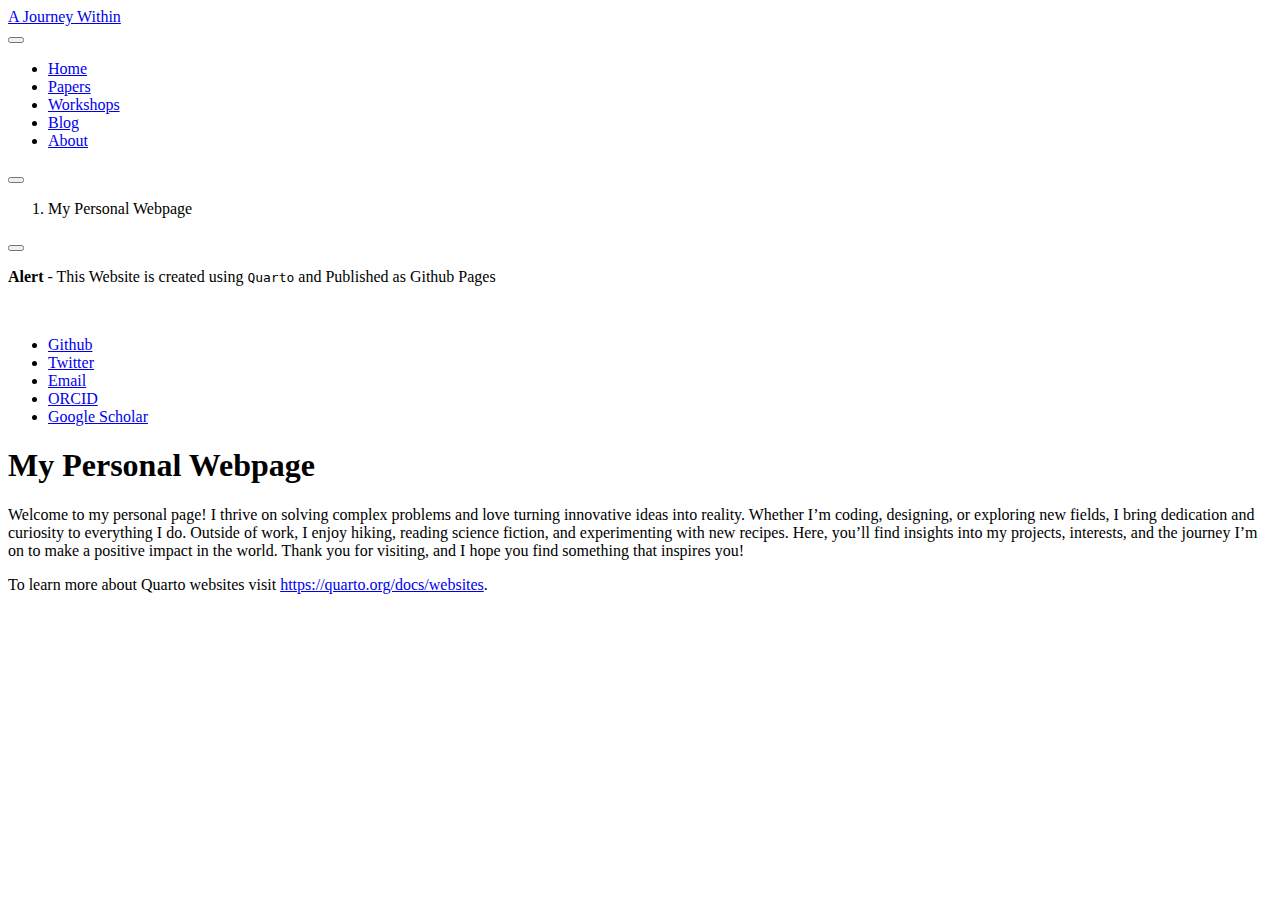
==== docs/index.html @ dcd44d98 "upload website" ====
<!DOCTYPE html>
<html xmlns="http://www.w3.org/1999/xhtml" lang="en" xml:lang="en"><head>

<meta charset="utf-8">
<meta name="generator" content="quarto-1.5.56">

<meta name="viewport" content="width=device-width, initial-scale=1.0, user-scalable=yes">


<title>My Personal Webpage – A Journey Within</title>
<style>
code{white-space: pre-wrap;}
span.smallcaps{font-variant: small-caps;}
div.columns{display: flex; gap: min(4vw, 1.5em);}
div.column{flex: auto; overflow-x: auto;}
div.hanging-indent{margin-left: 1.5em; text-indent: -1.5em;}
ul.task-list{list-style: none;}
ul.task-list li input[type="checkbox"] {
  width: 0.8em;
  margin: 0 0.8em 0.2em -1em; /* quarto-specific, see https://github.com/quarto-dev/quarto-cli/issues/4556 */ 
  vertical-align: middle;
}
</style>


<script src="site_libs/quarto-nav/quarto-nav.js"></script>
<script src="site_libs/quarto-nav/headroom.min.js"></script>
<script src="site_libs/clipboard/clipboard.min.js"></script>
<script src="site_libs/quarto-search/autocomplete.umd.js"></script>
<script src="site_libs/quarto-search/fuse.min.js"></script>
<script src="site_libs/quarto-search/quarto-search.js"></script>
<meta name="quarto:offset" content="./">
<script src="site_libs/quarto-html/quarto.js"></script>
<script src="site_libs/quarto-html/popper.min.js"></script>
<script src="site_libs/quarto-html/tippy.umd.min.js"></script>
<script src="site_libs/quarto-html/anchor.min.js"></script>
<link href="site_libs/quarto-html/tippy.css" rel="stylesheet">
<link href="site_libs/quarto-html/quarto-syntax-highlighting.css" rel="stylesheet" id="quarto-text-highlighting-styles">
<script src="site_libs/bootstrap/bootstrap.min.js"></script>
<link href="site_libs/bootstrap/bootstrap-icons.css" rel="stylesheet">
<link href="site_libs/bootstrap/bootstrap.min.css" rel="stylesheet" id="quarto-bootstrap" data-mode="light">
<script id="quarto-search-options" type="application/json">{
  "location": "navbar",
  "copy-button": false,
  "collapse-after": 3,
  "panel-placement": "end",
  "type": "overlay",
  "limit": 50,
  "keyboard-shortcut": [
    "f",
    "/",
    "s"
  ],
  "show-item-context": false,
  "language": {
    "search-no-results-text": "No results",
    "search-matching-documents-text": "matching documents",
    "search-copy-link-title": "Copy link to search",
    "search-hide-matches-text": "Hide additional matches",
    "search-more-match-text": "more match in this document",
    "search-more-matches-text": "more matches in this document",
    "search-clear-button-title": "Clear",
    "search-text-placeholder": "",
    "search-detached-cancel-button-title": "Cancel",
    "search-submit-button-title": "Submit",
    "search-label": "Search"
  }
}</script>


<link rel="stylesheet" href="styles.css">
</head>

<body class="nav-sidebar docked nav-fixed">

<div id="quarto-search-results"></div>
  <header id="quarto-header" class="headroom fixed-top">
    <nav class="navbar navbar-expand-lg " data-bs-theme="dark">
      <div class="navbar-container container-fluid">
      <div class="navbar-brand-container mx-auto">
    <a class="navbar-brand" href="./index.html">
    <span class="navbar-title">A Journey Within</span>
    </a>
  </div>
            <div id="quarto-search" class="" title="Search"></div>
          <button class="navbar-toggler" type="button" data-bs-toggle="collapse" data-bs-target="#navbarCollapse" aria-controls="navbarCollapse" role="menu" aria-expanded="false" aria-label="Toggle navigation" onclick="if (window.quartoToggleHeadroom) { window.quartoToggleHeadroom(); }">
  <span class="navbar-toggler-icon"></span>
</button>
          <div class="collapse navbar-collapse" id="navbarCollapse">
            <ul class="navbar-nav navbar-nav-scroll me-auto">
  <li class="nav-item">
    <a class="nav-link active" href="./index.html" aria-current="page"> 
<span class="menu-text">Home</span></a>
  </li>  
  <li class="nav-item">
    <a class="nav-link" href="./papers.html"> 
<span class="menu-text">Papers</span></a>
  </li>  
  <li class="nav-item">
    <a class="nav-link" href="./workshops.html"> 
<span class="menu-text">Workshops</span></a>
  </li>  
  <li class="nav-item">
    <a class="nav-link" href="./blog.html"> 
<span class="menu-text">Blog</span></a>
  </li>  
  <li class="nav-item">
    <a class="nav-link" href="./about.html"> 
<span class="menu-text">About</span></a>
  </li>  
</ul>
          </div> <!-- /navcollapse -->
            <div class="quarto-navbar-tools">
</div>
      </div> <!-- /container-fluid -->
    </nav>
  <nav class="quarto-secondary-nav">
    <div class="container-fluid d-flex">
      <button type="button" class="quarto-btn-toggle btn" data-bs-toggle="collapse" role="button" data-bs-target=".quarto-sidebar-collapse-item" aria-controls="quarto-sidebar" aria-expanded="false" aria-label="Toggle sidebar navigation" onclick="if (window.quartoToggleHeadroom) { window.quartoToggleHeadroom(); }">
        <i class="bi bi-layout-text-sidebar-reverse"></i>
      </button>
        <nav class="quarto-page-breadcrumbs" aria-label="breadcrumb"><ol class="breadcrumb"><li class="breadcrumb-item">My Personal Webpage</li></ol></nav>
        <a class="flex-grow-1" role="navigation" data-bs-toggle="collapse" data-bs-target=".quarto-sidebar-collapse-item" aria-controls="quarto-sidebar" aria-expanded="false" aria-label="Toggle sidebar navigation" onclick="if (window.quartoToggleHeadroom) { window.quartoToggleHeadroom(); }">      
        </a>
      <button type="button" class="btn quarto-search-button" aria-label="Search" onclick="window.quartoOpenSearch();">
        <i class="bi bi-search"></i>
      </button>
    </div>
  </nav>
  <div id="quarto-announcement" data-announcement-id="df65f1b3b6d5617be2e160b93d87bd33" class="alert alert-primary hidden"><i class="bi bi-info-circle quarto-announcement-icon"></i><div class="quarto-announcement-content">
<p><strong>Alert</strong> - This Website is created using <code>Quarto</code> and Published as Github Pages</p>
</div><i class="bi bi-x-lg quarto-announcement-action"></i></div>
</header>
<!-- content -->
<div id="quarto-content" class="quarto-container page-columns page-rows-contents page-layout-article page-navbar">
<!-- sidebar -->
  <nav id="quarto-sidebar" class="sidebar collapse collapse-horizontal quarto-sidebar-collapse-item sidebar-navigation docked overflow-auto">
    <div class="pt-lg-2 mt-2 text-left sidebar-header">
      <a href="./index.html" class="sidebar-logo-link">
      <img src="././images/user_image.png" alt="" class="sidebar-logo py-0 d-lg-inline d-none">
      </a>
      </div>
        <div class="mt-2 flex-shrink-0 align-items-center">
        <div class="sidebar-search">
        <div id="quarto-search" class="" title="Search"></div>
        </div>
        </div>
    <div class="sidebar-menu-container"> 
    <ul class="list-unstyled mt-1">
        <li class="sidebar-item">
  <div class="sidebar-item-container"> 
  <a href="https://github.com" class="sidebar-item-text sidebar-link"><i class="bi bi-github" role="img">
</i> 
 <span class="menu-text">Github</span></a>
  </div>
</li>
        <li class="sidebar-item">
  <div class="sidebar-item-container"> 
  <a href="https://twitter.com" class="sidebar-item-text sidebar-link"><i class="bi bi-twitter" role="img">
</i> 
 <span class="menu-text">Twitter</span></a>
  </div>
</li>
        <li class="sidebar-item">
  <div class="sidebar-item-container"> 
  <a href="mailto:siju.swamy@saintgits.org" class="sidebar-item-text sidebar-link">
 <span class="menu-text">Email</span></a>
  </div>
</li>
        <li class="sidebar-item">
  <div class="sidebar-item-container"> 
  <a href="https://orcid.org/<orcid-id>" class="sidebar-item-text sidebar-link">
 <span class="menu-text">ORCID</span></a>
  </div>
</li>
        <li class="sidebar-item">
  <div class="sidebar-item-container"> 
  <a href="https://scholar.google.com/citations?user=<google-scholar-user>" class="sidebar-item-text sidebar-link">
 <span class="menu-text">Google Scholar</span></a>
  </div>
</li>
    </ul>
    </div>
</nav>
<div id="quarto-sidebar-glass" class="quarto-sidebar-collapse-item" data-bs-toggle="collapse" data-bs-target=".quarto-sidebar-collapse-item"></div>
<!-- margin-sidebar -->
    <div id="quarto-margin-sidebar" class="sidebar margin-sidebar zindex-bottom">
        
    </div>
<!-- main -->
<main class="content" id="quarto-document-content">

<header id="title-block-header" class="quarto-title-block default">
<div class="quarto-title">
<h1 class="title">My Personal Webpage</h1>
</div>



<div class="quarto-title-meta">

    
  
    
  </div>
  


</header>


<p>Welcome to my personal page! I thrive on solving complex problems and love turning innovative ideas into reality. Whether I’m coding, designing, or exploring new fields, I bring dedication and curiosity to everything I do. Outside of work, I enjoy hiking, reading science fiction, and experimenting with new recipes. Here, you’ll find insights into my projects, interests, and the journey I’m on to make a positive impact in the world. Thank you for visiting, and I hope you find something that inspires you!</p>
<p>To learn more about Quarto websites visit <a href="https://quarto.org/docs/websites" class="uri">https://quarto.org/docs/websites</a>.</p>



</main> <!-- /main -->
<script id="quarto-html-after-body" type="application/javascript">
window.document.addEventListener("DOMContentLoaded", function (event) {
  const toggleBodyColorMode = (bsSheetEl) => {
    const mode = bsSheetEl.getAttribute("data-mode");
    const bodyEl = window.document.querySelector("body");
    if (mode === "dark") {
      bodyEl.classList.add("quarto-dark");
      bodyEl.classList.remove("quarto-light");
    } else {
      bodyEl.classList.add("quarto-light");
      bodyEl.classList.remove("quarto-dark");
    }
  }
  const toggleBodyColorPrimary = () => {
    const bsSheetEl = window.document.querySelector("link#quarto-bootstrap");
    if (bsSheetEl) {
      toggleBodyColorMode(bsSheetEl);
    }
  }
  toggleBodyColorPrimary();  
  const icon = "";
  const anchorJS = new window.AnchorJS();
  anchorJS.options = {
    placement: 'right',
    icon: icon
  };
  anchorJS.add('.anchored');
  const isCodeAnnotation = (el) => {
    for (const clz of el.classList) {
      if (clz.startsWith('code-annotation-')) {                     
        return true;
      }
    }
    return false;
  }
  const onCopySuccess = function(e) {
    // button target
    const button = e.trigger;
    // don't keep focus
    button.blur();
    // flash "checked"
    button.classList.add('code-copy-button-checked');
    var currentTitle = button.getAttribute("title");
    button.setAttribute("title", "Copied!");
    let tooltip;
    if (window.bootstrap) {
      button.setAttribute("data-bs-toggle", "tooltip");
      button.setAttribute("data-bs-placement", "left");
      button.setAttribute("data-bs-title", "Copied!");
      tooltip = new bootstrap.Tooltip(button, 
        { trigger: "manual", 
          customClass: "code-copy-button-tooltip",
          offset: [0, -8]});
      tooltip.show();    
    }
    setTimeout(function() {
      if (tooltip) {
        tooltip.hide();
        button.removeAttribute("data-bs-title");
        button.removeAttribute("data-bs-toggle");
        button.removeAttribute("data-bs-placement");
      }
      button.setAttribute("title", currentTitle);
      button.classList.remove('code-copy-button-checked');
    }, 1000);
    // clear code selection
    e.clearSelection();
  }
  const getTextToCopy = function(trigger) {
      const codeEl = trigger.previousElementSibling.cloneNode(true);
      for (const childEl of codeEl.children) {
        if (isCodeAnnotation(childEl)) {
          childEl.remove();
        }
      }
      return codeEl.innerText;
  }
  const clipboard = new window.ClipboardJS('.code-copy-button:not([data-in-quarto-modal])', {
    text: getTextToCopy
  });
  clipboard.on('success', onCopySuccess);
  if (window.document.getElementById('quarto-embedded-source-code-modal')) {
    // For code content inside modals, clipBoardJS needs to be initialized with a container option
    // TODO: Check when it could be a function (https://github.com/zenorocha/clipboard.js/issues/860)
    const clipboardModal = new window.ClipboardJS('.code-copy-button[data-in-quarto-modal]', {
      text: getTextToCopy,
      container: window.document.getElementById('quarto-embedded-source-code-modal')
    });
    clipboardModal.on('success', onCopySuccess);
  }
    var localhostRegex = new RegExp(/^(?:http|https):\/\/localhost\:?[0-9]*\//);
    var mailtoRegex = new RegExp(/^mailto:/);
      var filterRegex = new RegExp('/' + window.location.host + '/');
    var isInternal = (href) => {
        return filterRegex.test(href) || localhostRegex.test(href) || mailtoRegex.test(href);
    }
    // Inspect non-navigation links and adorn them if external
 	var links = window.document.querySelectorAll('a[href]:not(.nav-link):not(.navbar-brand):not(.toc-action):not(.sidebar-link):not(.sidebar-item-toggle):not(.pagination-link):not(.no-external):not([aria-hidden]):not(.dropdown-item):not(.quarto-navigation-tool):not(.about-link)');
    for (var i=0; i<links.length; i++) {
      const link = links[i];
      if (!isInternal(link.href)) {
        // undo the damage that might have been done by quarto-nav.js in the case of
        // links that we want to consider external
        if (link.dataset.originalHref !== undefined) {
          link.href = link.dataset.originalHref;
        }
      }
    }
  function tippyHover(el, contentFn, onTriggerFn, onUntriggerFn) {
    const config = {
      allowHTML: true,
      maxWidth: 500,
      delay: 100,
      arrow: false,
      appendTo: function(el) {
          return el.parentElement;
      },
      interactive: true,
      interactiveBorder: 10,
      theme: 'quarto',
      placement: 'bottom-start',
    };
    if (contentFn) {
      config.content = contentFn;
    }
    if (onTriggerFn) {
      config.onTrigger = onTriggerFn;
    }
    if (onUntriggerFn) {
      config.onUntrigger = onUntriggerFn;
    }
    window.tippy(el, config); 
  }
  const noterefs = window.document.querySelectorAll('a[role="doc-noteref"]');
  for (var i=0; i<noterefs.length; i++) {
    const ref = noterefs[i];
    tippyHover(ref, function() {
      // use id or data attribute instead here
      let href = ref.getAttribute('data-footnote-href') || ref.getAttribute('href');
      try { href = new URL(href).hash; } catch {}
      const id = href.replace(/^#\/?/, "");
      const note = window.document.getElementById(id);
      if (note) {
        return note.innerHTML;
      } else {
        return "";
      }
    });
  }
  const xrefs = window.document.querySelectorAll('a.quarto-xref');
  const processXRef = (id, note) => {
    // Strip column container classes
    const stripColumnClz = (el) => {
      el.classList.remove("page-full", "page-columns");
      if (el.children) {
        for (const child of el.children) {
          stripColumnClz(child);
        }
      }
    }
    stripColumnClz(note)
    if (id === null || id.startsWith('sec-')) {
      // Special case sections, only their first couple elements
      const container = document.createElement("div");
      if (note.children && note.children.length > 2) {
        container.appendChild(note.children[0].cloneNode(true));
        for (let i = 1; i < note.children.length; i++) {
          const child = note.children[i];
          if (child.tagName === "P" && child.innerText === "") {
            continue;
          } else {
            container.appendChild(child.cloneNode(true));
            break;
          }
        }
        if (window.Quarto?.typesetMath) {
          window.Quarto.typesetMath(container);
        }
        return container.innerHTML
      } else {
        if (window.Quarto?.typesetMath) {
          window.Quarto.typesetMath(note);
        }
        return note.innerHTML;
      }
    } else {
      // Remove any anchor links if they are present
      const anchorLink = note.querySelector('a.anchorjs-link');
      if (anchorLink) {
        anchorLink.remove();
      }
      if (window.Quarto?.typesetMath) {
        window.Quarto.typesetMath(note);
      }
      // TODO in 1.5, we should make sure this works without a callout special case
      if (note.classList.contains("callout")) {
        return note.outerHTML;
      } else {
        return note.innerHTML;
      }
    }
  }
  for (var i=0; i<xrefs.length; i++) {
    const xref = xrefs[i];
    tippyHover(xref, undefined, function(instance) {
      instance.disable();
      let url = xref.getAttribute('href');
      let hash = undefined; 
      if (url.startsWith('#')) {
        hash = url;
      } else {
        try { hash = new URL(url).hash; } catch {}
      }
      if (hash) {
        const id = hash.replace(/^#\/?/, "");
        const note = window.document.getElementById(id);
        if (note !== null) {
          try {
            const html = processXRef(id, note.cloneNode(true));
            instance.setContent(html);
          } finally {
            instance.enable();
            instance.show();
          }
        } else {
          // See if we can fetch this
          fetch(url.split('#')[0])
          .then(res => res.text())
          .then(html => {
            const parser = new DOMParser();
            const htmlDoc = parser.parseFromString(html, "text/html");
            const note = htmlDoc.getElementById(id);
            if (note !== null) {
              const html = processXRef(id, note);
              instance.setContent(html);
            } 
          }).finally(() => {
            instance.enable();
            instance.show();
          });
        }
      } else {
        // See if we can fetch a full url (with no hash to target)
        // This is a special case and we should probably do some content thinning / targeting
        fetch(url)
        .then(res => res.text())
        .then(html => {
          const parser = new DOMParser();
          const htmlDoc = parser.parseFromString(html, "text/html");
          const note = htmlDoc.querySelector('main.content');
          if (note !== null) {
            // This should only happen for chapter cross references
            // (since there is no id in the URL)
            // remove the first header
            if (note.children.length > 0 && note.children[0].tagName === "HEADER") {
              note.children[0].remove();
            }
            const html = processXRef(null, note);
            instance.setContent(html);
          } 
        }).finally(() => {
          instance.enable();
          instance.show();
        });
      }
    }, function(instance) {
    });
  }
      let selectedAnnoteEl;
      const selectorForAnnotation = ( cell, annotation) => {
        let cellAttr = 'data-code-cell="' + cell + '"';
        let lineAttr = 'data-code-annotation="' +  annotation + '"';
        const selector = 'span[' + cellAttr + '][' + lineAttr + ']';
        return selector;
      }
      const selectCodeLines = (annoteEl) => {
        const doc = window.document;
        const targetCell = annoteEl.getAttribute("data-target-cell");
        const targetAnnotation = annoteEl.getAttribute("data-target-annotation");
        const annoteSpan = window.document.querySelector(selectorForAnnotation(targetCell, targetAnnotation));
        const lines = annoteSpan.getAttribute("data-code-lines").split(",");
        const lineIds = lines.map((line) => {
          return targetCell + "-" + line;
        })
        let top = null;
        let height = null;
        let parent = null;
        if (lineIds.length > 0) {
            //compute the position of the single el (top and bottom and make a div)
            const el = window.document.getElementById(lineIds[0]);
            top = el.offsetTop;
            height = el.offsetHeight;
            parent = el.parentElement.parentElement;
          if (lineIds.length > 1) {
            const lastEl = window.document.getElementById(lineIds[lineIds.length - 1]);
            const bottom = lastEl.offsetTop + lastEl.offsetHeight;
            height = bottom - top;
          }
          if (top !== null && height !== null && parent !== null) {
            // cook up a div (if necessary) and position it 
            let div = window.document.getElementById("code-annotation-line-highlight");
            if (div === null) {
              div = window.document.createElement("div");
              div.setAttribute("id", "code-annotation-line-highlight");
              div.style.position = 'absolute';
              parent.appendChild(div);
            }
            div.style.top = top - 2 + "px";
            div.style.height = height + 4 + "px";
            div.style.left = 0;
            let gutterDiv = window.document.getElementById("code-annotation-line-highlight-gutter");
            if (gutterDiv === null) {
              gutterDiv = window.document.createElement("div");
              gutterDiv.setAttribute("id", "code-annotation-line-highlight-gutter");
              gutterDiv.style.position = 'absolute';
              const codeCell = window.document.getElementById(targetCell);
              const gutter = codeCell.querySelector('.code-annotation-gutter');
              gutter.appendChild(gutterDiv);
            }
            gutterDiv.style.top = top - 2 + "px";
            gutterDiv.style.height = height + 4 + "px";
          }
          selectedAnnoteEl = annoteEl;
        }
      };
      const unselectCodeLines = () => {
        const elementsIds = ["code-annotation-line-highlight", "code-annotation-line-highlight-gutter"];
        elementsIds.forEach((elId) => {
          const div = window.document.getElementById(elId);
          if (div) {
            div.remove();
          }
        });
        selectedAnnoteEl = undefined;
      };
        // Handle positioning of the toggle
    window.addEventListener(
      "resize",
      throttle(() => {
        elRect = undefined;
        if (selectedAnnoteEl) {
          selectCodeLines(selectedAnnoteEl);
        }
      }, 10)
    );
    function throttle(fn, ms) {
    let throttle = false;
    let timer;
      return (...args) => {
        if(!throttle) { // first call gets through
            fn.apply(this, args);
            throttle = true;
        } else { // all the others get throttled
            if(timer) clearTimeout(timer); // cancel #2
            timer = setTimeout(() => {
              fn.apply(this, args);
              timer = throttle = false;
            }, ms);
        }
      };
    }
      // Attach click handler to the DT
      const annoteDls = window.document.querySelectorAll('dt[data-target-cell]');
      for (const annoteDlNode of annoteDls) {
        annoteDlNode.addEventListener('click', (event) => {
          const clickedEl = event.target;
          if (clickedEl !== selectedAnnoteEl) {
            unselectCodeLines();
            const activeEl = window.document.querySelector('dt[data-target-cell].code-annotation-active');
            if (activeEl) {
              activeEl.classList.remove('code-annotation-active');
            }
            selectCodeLines(clickedEl);
            clickedEl.classList.add('code-annotation-active');
          } else {
            // Unselect the line
            unselectCodeLines();
            clickedEl.classList.remove('code-annotation-active');
          }
        });
      }
  const findCites = (el) => {
    const parentEl = el.parentElement;
    if (parentEl) {
      const cites = parentEl.dataset.cites;
      if (cites) {
        return {
          el,
          cites: cites.split(' ')
        };
      } else {
        return findCites(el.parentElement)
      }
    } else {
      return undefined;
    }
  };
  var bibliorefs = window.document.querySelectorAll('a[role="doc-biblioref"]');
  for (var i=0; i<bibliorefs.length; i++) {
    const ref = bibliorefs[i];
    const citeInfo = findCites(ref);
    if (citeInfo) {
      tippyHover(citeInfo.el, function() {
        var popup = window.document.createElement('div');
        citeInfo.cites.forEach(function(cite) {
          var citeDiv = window.document.createElement('div');
          citeDiv.classList.add('hanging-indent');
          citeDiv.classList.add('csl-entry');
          var biblioDiv = window.document.getElementById('ref-' + cite);
          if (biblioDiv) {
            citeDiv.innerHTML = biblioDiv.innerHTML;
          }
          popup.appendChild(citeDiv);
        });
        return popup.innerHTML;
      });
    }
  }
});
</script>
</div> <!-- /content -->




</body></html>
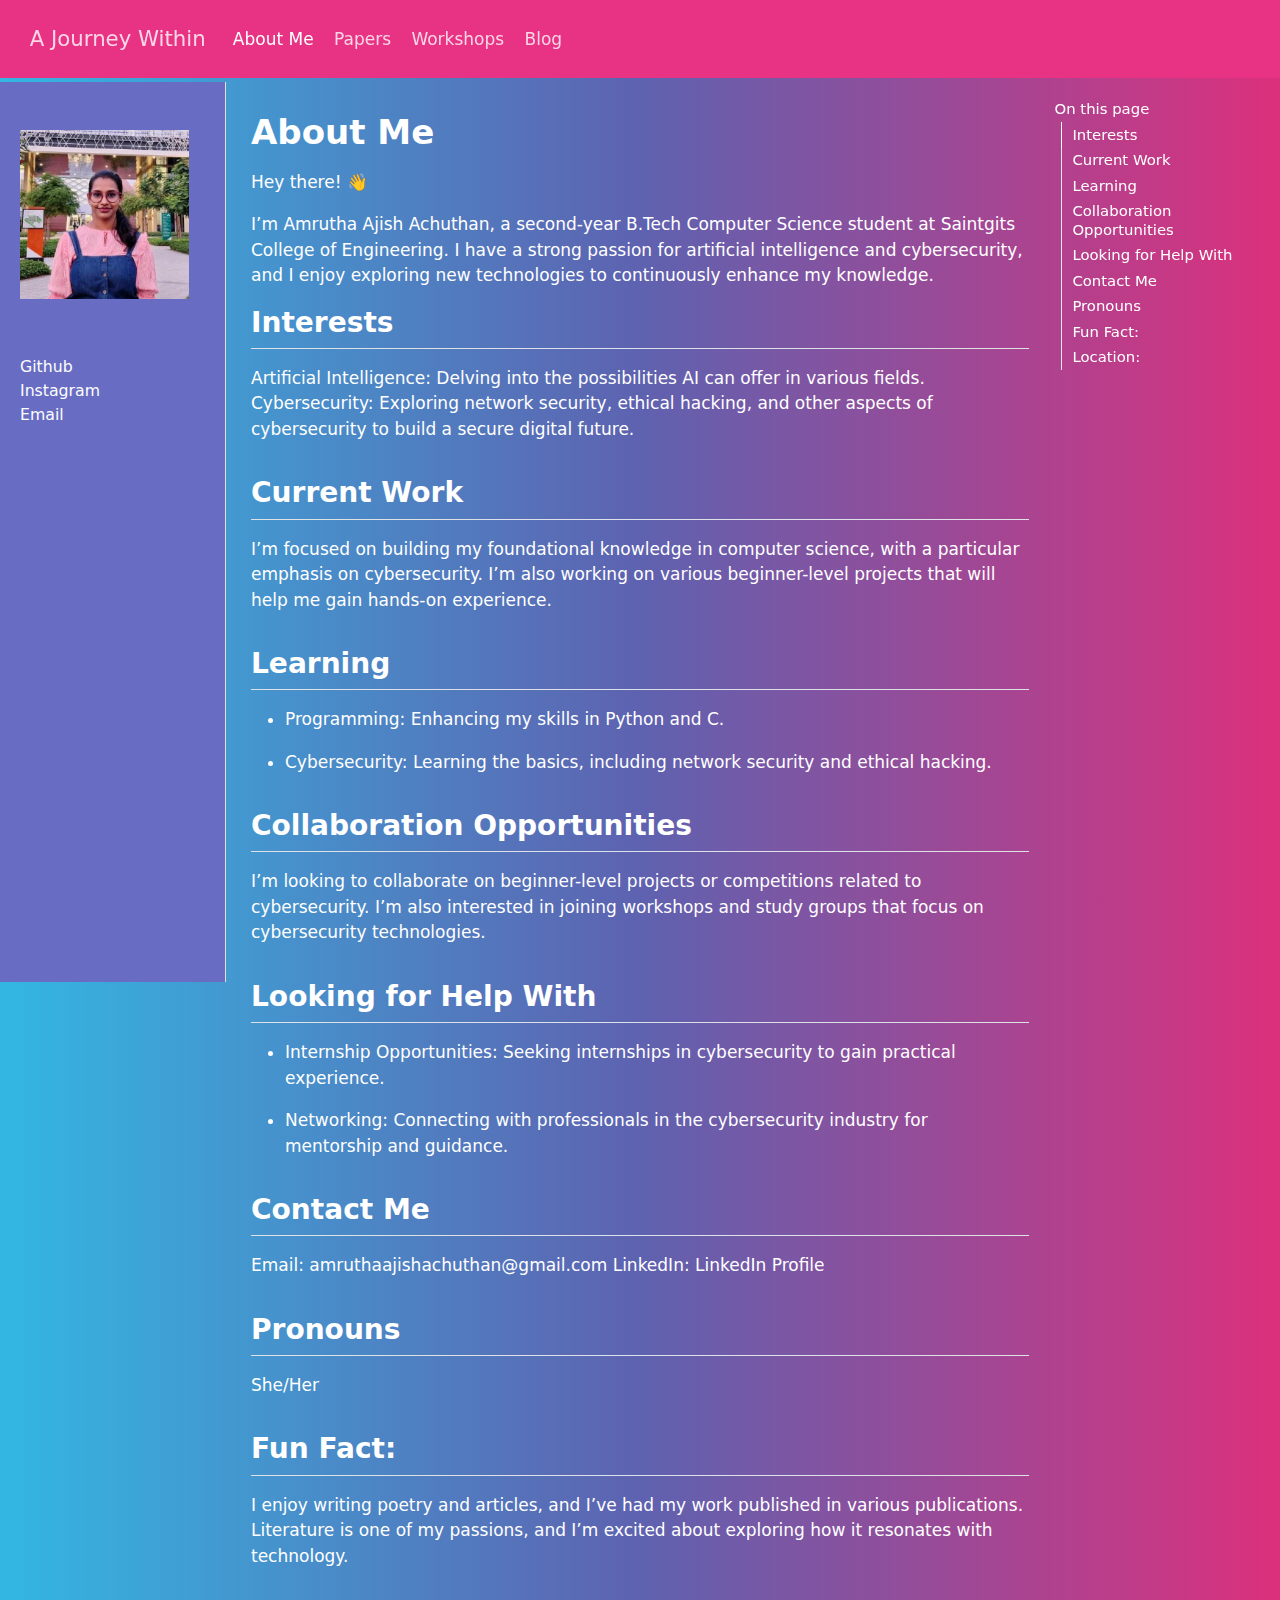
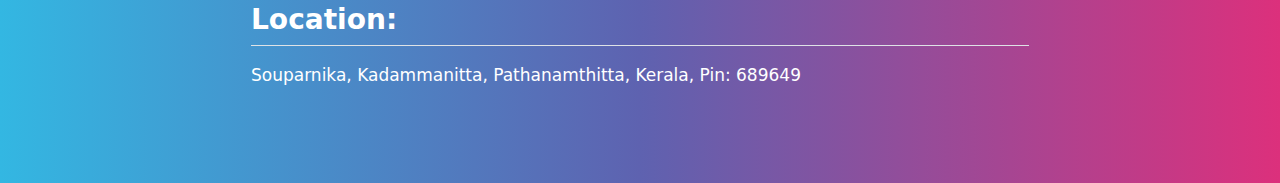
==== commit 70020a86: "theme2" ====
--- a/docs/index.html
+++ b/docs/index.html
@@ -7,7 +7,7 @@
 <meta name="viewport" content="width=device-width, initial-scale=1.0, user-scalable=yes">
 
 
-<title>My Personal Webpage – A Journey Within</title>
+<title>About Me – A Journey Within</title>
 <style>
 code{white-space: pre-wrap;}
 span.smallcaps{font-variant: small-caps;}
@@ -90,7 +90,7 @@
             <ul class="navbar-nav navbar-nav-scroll me-auto">
   <li class="nav-item">
     <a class="nav-link active" href="./index.html" aria-current="page"> 
-<span class="menu-text">Home</span></a>
+<span class="menu-text">About Me</span></a>
   </li>  
   <li class="nav-item">
     <a class="nav-link" href="./papers.html"> 
@@ -104,10 +104,6 @@
     <a class="nav-link" href="./blog.html"> 
 <span class="menu-text">Blog</span></a>
   </li>  
-  <li class="nav-item">
-    <a class="nav-link" href="./about.html"> 
-<span class="menu-text">About</span></a>
-  </li>  
 </ul>
           </div> <!-- /navcollapse -->
             <div class="quarto-navbar-tools">
@@ -119,7 +115,7 @@
       <button type="button" class="quarto-btn-toggle btn" data-bs-toggle="collapse" role="button" data-bs-target=".quarto-sidebar-collapse-item" aria-controls="quarto-sidebar" aria-expanded="false" aria-label="Toggle sidebar navigation" onclick="if (window.quartoToggleHeadroom) { window.quartoToggleHeadroom(); }">
         <i class="bi bi-layout-text-sidebar-reverse"></i>
       </button>
-        <nav class="quarto-page-breadcrumbs" aria-label="breadcrumb"><ol class="breadcrumb"><li class="breadcrumb-item">My Personal Webpage</li></ol></nav>
+        <nav class="quarto-page-breadcrumbs" aria-label="breadcrumb"><ol class="breadcrumb"><li class="breadcrumb-item">About Me</li></ol></nav>
         <a class="flex-grow-1" role="navigation" data-bs-toggle="collapse" data-bs-target=".quarto-sidebar-collapse-item" aria-controls="quarto-sidebar" aria-expanded="false" aria-label="Toggle sidebar navigation" onclick="if (window.quartoToggleHeadroom) { window.quartoToggleHeadroom(); }">      
         </a>
       <button type="button" class="btn quarto-search-button" aria-label="Search" onclick="window.quartoOpenSearch();">
@@ -137,7 +133,7 @@
   <nav id="quarto-sidebar" class="sidebar collapse collapse-horizontal quarto-sidebar-collapse-item sidebar-navigation docked overflow-auto">
     <div class="pt-lg-2 mt-2 text-left sidebar-header">
       <a href="./index.html" class="sidebar-logo-link">
-      <img src="././images/user_image.png" alt="" class="sidebar-logo py-0 d-lg-inline d-none">
+      <img src="././images/myu.png" alt="" class="sidebar-logo py-0 d-lg-inline d-none">
       </a>
       </div>
         <div class="mt-2 flex-shrink-0 align-items-center">
@@ -149,34 +145,22 @@
     <ul class="list-unstyled mt-1">
         <li class="sidebar-item">
   <div class="sidebar-item-container"> 
-  <a href="https://github.com" class="sidebar-item-text sidebar-link"><i class="bi bi-github" role="img">
+  <a href="https://github.com/amruthaajish17" class="sidebar-item-text sidebar-link"><i class="bi bi-github" role="img">
 </i> 
  <span class="menu-text">Github</span></a>
   </div>
 </li>
         <li class="sidebar-item">
   <div class="sidebar-item-container"> 
-  <a href="https://twitter.com" class="sidebar-item-text sidebar-link"><i class="bi bi-twitter" role="img">
+  <a href="https://www.instagram.com/i._.am_ruthaaa/" class="sidebar-item-text sidebar-link"><i class="bi bi-instagram" role="img">
 </i> 
- <span class="menu-text">Twitter</span></a>
+ <span class="menu-text">Instagram</span></a>
   </div>
 </li>
         <li class="sidebar-item">
   <div class="sidebar-item-container"> 
-  <a href="mailto:siju.swamy@saintgits.org" class="sidebar-item-text sidebar-link">
+  <a href="mailto:amruthaajishachuthan@gmail.com" class="sidebar-item-text sidebar-link">
  <span class="menu-text">Email</span></a>
-  </div>
-</li>
-        <li class="sidebar-item">
-  <div class="sidebar-item-container"> 
-  <a href="https://orcid.org/<orcid-id>" class="sidebar-item-text sidebar-link">
- <span class="menu-text">ORCID</span></a>
-  </div>
-</li>
-        <li class="sidebar-item">
-  <div class="sidebar-item-container"> 
-  <a href="https://scholar.google.com/citations?user=<google-scholar-user>" class="sidebar-item-text sidebar-link">
- <span class="menu-text">Google Scholar</span></a>
   </div>
 </li>
     </ul>
@@ -184,15 +168,29 @@
 </nav>
 <div id="quarto-sidebar-glass" class="quarto-sidebar-collapse-item" data-bs-toggle="collapse" data-bs-target=".quarto-sidebar-collapse-item"></div>
 <!-- margin-sidebar -->
-    <div id="quarto-margin-sidebar" class="sidebar margin-sidebar zindex-bottom">
-        
+    <div id="quarto-margin-sidebar" class="sidebar margin-sidebar">
+        <nav id="TOC" role="doc-toc" class="toc-active">
+    <h2 id="toc-title">On this page</h2>
+   
+  <ul>
+  <li><a href="#interests" id="toc-interests" class="nav-link active" data-scroll-target="#interests">Interests</a></li>
+  <li><a href="#current-work" id="toc-current-work" class="nav-link" data-scroll-target="#current-work">Current Work</a></li>
+  <li><a href="#learning" id="toc-learning" class="nav-link" data-scroll-target="#learning">Learning</a></li>
+  <li><a href="#collaboration-opportunities" id="toc-collaboration-opportunities" class="nav-link" data-scroll-target="#collaboration-opportunities">Collaboration Opportunities</a></li>
+  <li><a href="#looking-for-help-with" id="toc-looking-for-help-with" class="nav-link" data-scroll-target="#looking-for-help-with">Looking for Help With</a></li>
+  <li><a href="#contact-me" id="toc-contact-me" class="nav-link" data-scroll-target="#contact-me">Contact Me</a></li>
+  <li><a href="#pronouns" id="toc-pronouns" class="nav-link" data-scroll-target="#pronouns">Pronouns</a></li>
+  <li><a href="#fun-fact" id="toc-fun-fact" class="nav-link" data-scroll-target="#fun-fact">Fun Fact:</a></li>
+  <li><a href="#location" id="toc-location" class="nav-link" data-scroll-target="#location">Location:</a></li>
+  </ul>
+</nav>
     </div>
 <!-- main -->
 <main class="content" id="quarto-document-content">
 
 <header id="title-block-header" class="quarto-title-block default">
 <div class="quarto-title">
-<h1 class="title">My Personal Webpage</h1>
+<h1 class="title">About Me</h1>
 </div>
 
 
@@ -209,10 +207,52 @@
 </header>
 
 
-<p>Welcome to my personal page! I thrive on solving complex problems and love turning innovative ideas into reality. Whether I’m coding, designing, or exploring new fields, I bring dedication and curiosity to everything I do. Outside of work, I enjoy hiking, reading science fiction, and experimenting with new recipes. Here, you’ll find insights into my projects, interests, and the journey I’m on to make a positive impact in the world. Thank you for visiting, and I hope you find something that inspires you!</p>
-<p>To learn more about Quarto websites visit <a href="https://quarto.org/docs/websites" class="uri">https://quarto.org/docs/websites</a>.</p>
-
-
+<p>Hey there! 👋</p>
+<p>I’m Amrutha Ajish Achuthan, a second-year B.Tech Computer Science student at Saintgits College of Engineering. I have a strong passion for artificial intelligence and cybersecurity, and I enjoy exploring new technologies to continuously enhance my knowledge.</p>
+<section id="interests" class="level2">
+<h2 class="anchored" data-anchor-id="interests">Interests</h2>
+<p>Artificial Intelligence: Delving into the possibilities AI can offer in various fields. Cybersecurity: Exploring network security, ethical hacking, and other aspects of cybersecurity to build a secure digital future.</p>
+</section>
+<section id="current-work" class="level2">
+<h2 class="anchored" data-anchor-id="current-work">Current Work</h2>
+<p>I’m focused on building my foundational knowledge in computer science, with a particular emphasis on cybersecurity. I’m also working on various beginner-level projects that will help me gain hands-on experience.</p>
+</section>
+<section id="learning" class="level2">
+<h2 class="anchored" data-anchor-id="learning">Learning</h2>
+<ul>
+<li><p>Programming: Enhancing my skills in Python and C.</p></li>
+<li><p>Cybersecurity: Learning the basics, including network security and ethical hacking.</p></li>
+</ul>
+</section>
+<section id="collaboration-opportunities" class="level2">
+<h2 class="anchored" data-anchor-id="collaboration-opportunities">Collaboration Opportunities</h2>
+<p>I’m looking to collaborate on beginner-level projects or competitions related to cybersecurity. I’m also interested in joining workshops and study groups that focus on cybersecurity technologies.</p>
+</section>
+<section id="looking-for-help-with" class="level2">
+<h2 class="anchored" data-anchor-id="looking-for-help-with">Looking for Help With</h2>
+<ul>
+<li><p>Internship Opportunities: Seeking internships in cybersecurity to gain practical experience.</p></li>
+<li><p>Networking: Connecting with professionals in the cybersecurity industry for mentorship and guidance.</p></li>
+</ul>
+</section>
+<section id="contact-me" class="level2">
+<h2 class="anchored" data-anchor-id="contact-me">Contact Me</h2>
+<p>Email: amruthaajishachuthan@gmail.com LinkedIn: LinkedIn Profile</p>
+</section>
+<section id="pronouns" class="level2">
+<h2 class="anchored" data-anchor-id="pronouns">Pronouns</h2>
+<p>She/Her</p>
+</section>
+<section id="fun-fact" class="level2">
+<h2 class="anchored" data-anchor-id="fun-fact">Fun Fact:</h2>
+<p>I enjoy writing poetry and articles, and I’ve had my work published in various publications. Literature is one of my passions, and I’m excited about exploring how it resonates with technology.</p>
+</section>
+<section id="location" class="level2">
+<h2 class="anchored" data-anchor-id="location">Location:</h2>
+<p>Souparnika, Kadammanitta, Pathanamthitta, Kerala, Pin: 689649</p>
+
+
+</section>
 
 </main> <!-- /main -->
 <script id="quarto-html-after-body" type="application/javascript">
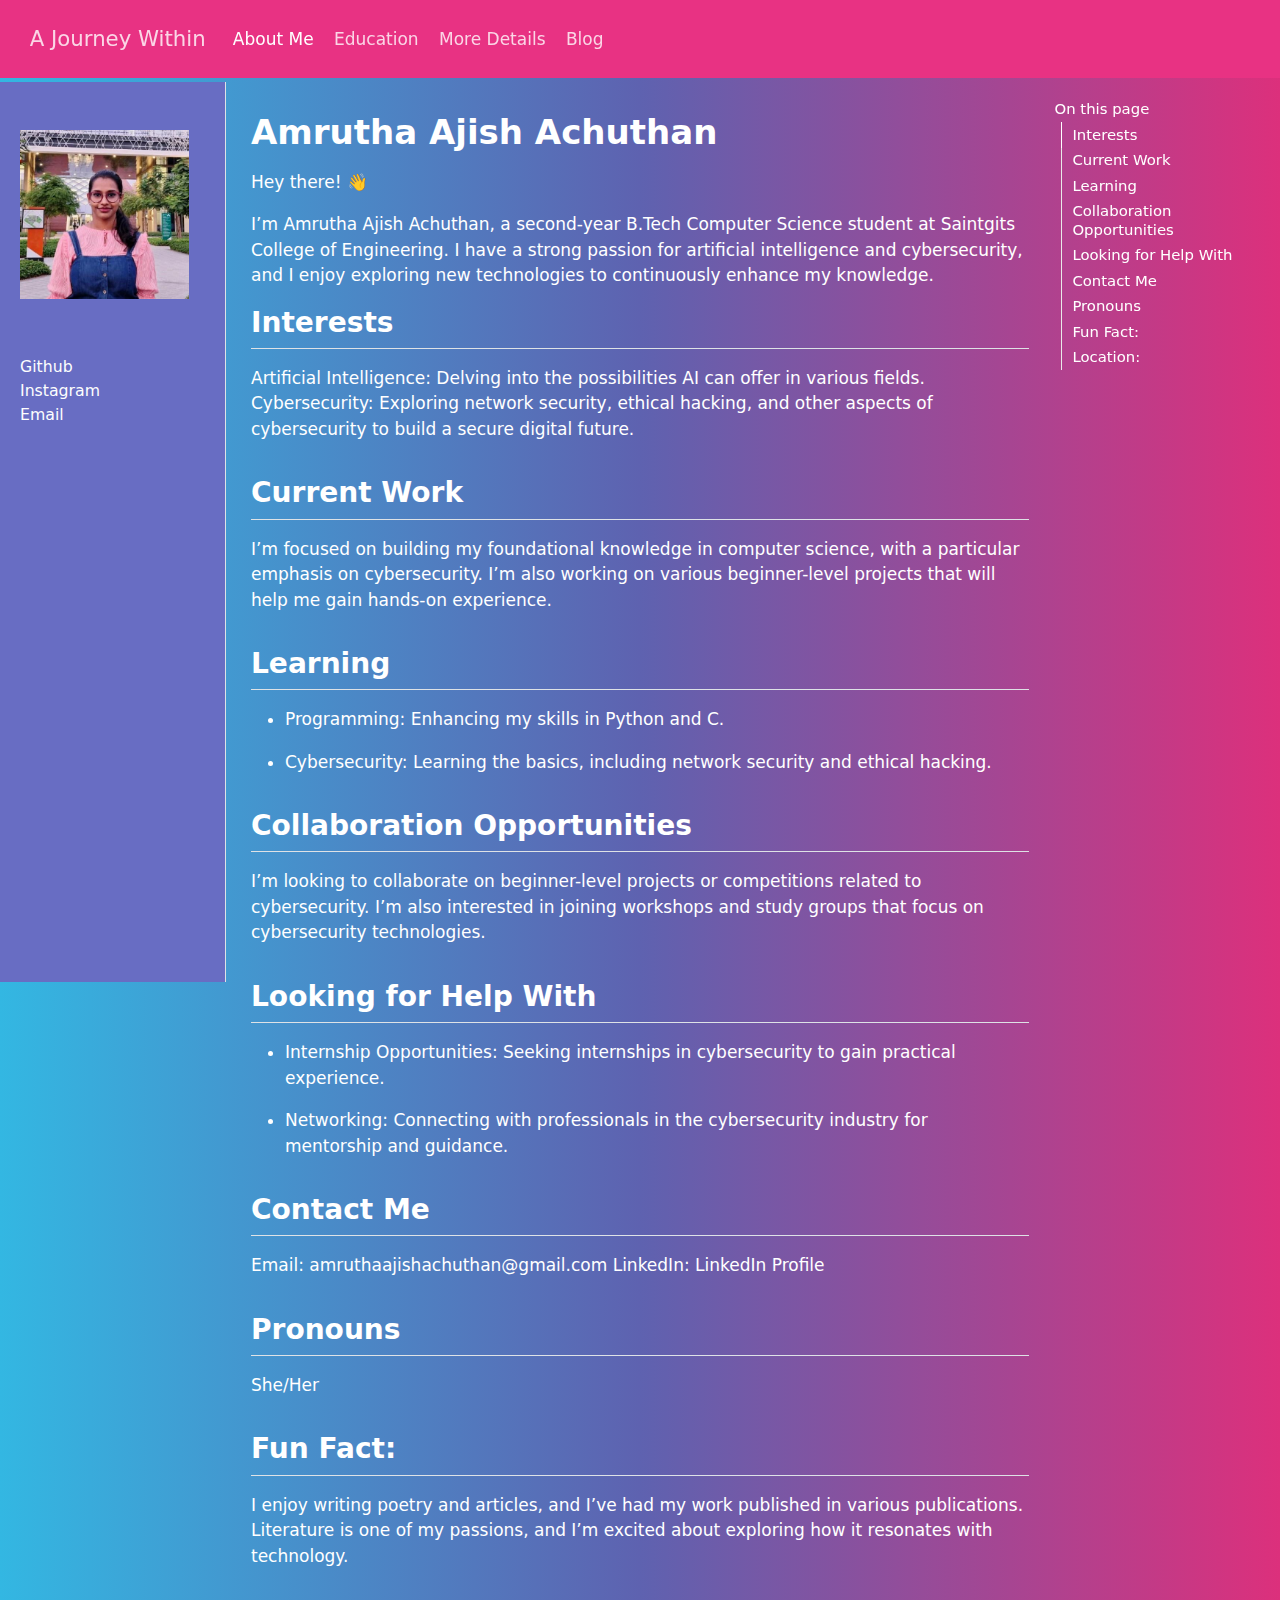
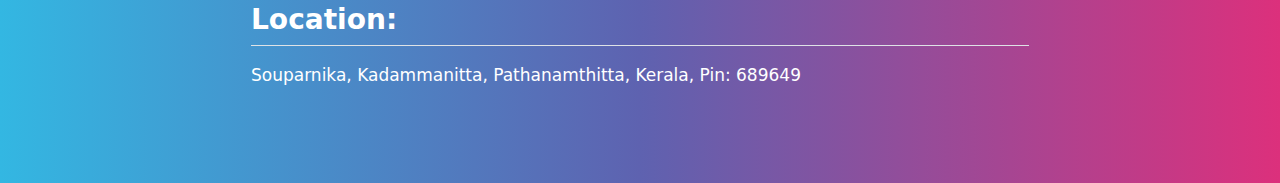
==== commit 685ab337: "fin" ====
--- a/docs/index.html
+++ b/docs/index.html
@@ -7,7 +7,7 @@
 <meta name="viewport" content="width=device-width, initial-scale=1.0, user-scalable=yes">
 
 
-<title>About Me – A Journey Within</title>
+<title>Amrutha Ajish Achuthan – A Journey Within</title>
 <style>
 code{white-space: pre-wrap;}
 span.smallcaps{font-variant: small-caps;}
@@ -94,11 +94,11 @@
   </li>  
   <li class="nav-item">
     <a class="nav-link" href="./papers.html"> 
-<span class="menu-text">Papers</span></a>
+<span class="menu-text">Education</span></a>
   </li>  
   <li class="nav-item">
     <a class="nav-link" href="./workshops.html"> 
-<span class="menu-text">Workshops</span></a>
+<span class="menu-text">More Details</span></a>
   </li>  
   <li class="nav-item">
     <a class="nav-link" href="./blog.html"> 
@@ -115,7 +115,7 @@
       <button type="button" class="quarto-btn-toggle btn" data-bs-toggle="collapse" role="button" data-bs-target=".quarto-sidebar-collapse-item" aria-controls="quarto-sidebar" aria-expanded="false" aria-label="Toggle sidebar navigation" onclick="if (window.quartoToggleHeadroom) { window.quartoToggleHeadroom(); }">
         <i class="bi bi-layout-text-sidebar-reverse"></i>
       </button>
-        <nav class="quarto-page-breadcrumbs" aria-label="breadcrumb"><ol class="breadcrumb"><li class="breadcrumb-item">About Me</li></ol></nav>
+        <nav class="quarto-page-breadcrumbs" aria-label="breadcrumb"><ol class="breadcrumb"><li class="breadcrumb-item">Amrutha Ajish Achuthan</li></ol></nav>
         <a class="flex-grow-1" role="navigation" data-bs-toggle="collapse" data-bs-target=".quarto-sidebar-collapse-item" aria-controls="quarto-sidebar" aria-expanded="false" aria-label="Toggle sidebar navigation" onclick="if (window.quartoToggleHeadroom) { window.quartoToggleHeadroom(); }">      
         </a>
       <button type="button" class="btn quarto-search-button" aria-label="Search" onclick="window.quartoOpenSearch();">
@@ -190,7 +190,7 @@
 
 <header id="title-block-header" class="quarto-title-block default">
 <div class="quarto-title">
-<h1 class="title">About Me</h1>
+<h1 class="title">Amrutha Ajish Achuthan</h1>
 </div>
 
 
